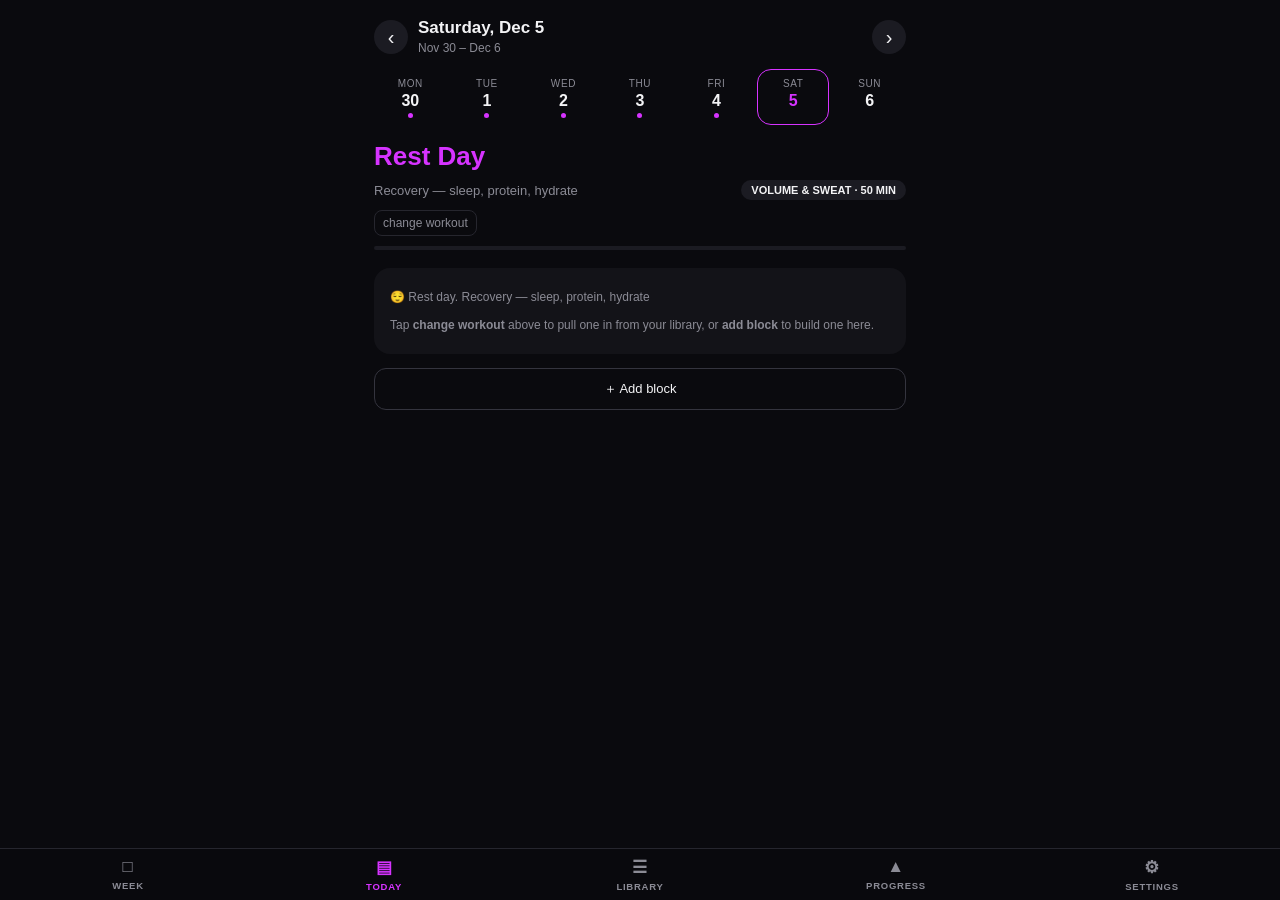
==== workout/index.html @ eac6340c "Automatic restore point so an update can never cost progress Before an app update is allowed to touc" ====
<!DOCTYPE html>
<html lang="en">
<head>
  <meta charset="UTF-8" />
  <meta name="viewport" content="width=device-width, initial-scale=1.0, viewport-fit=cover, user-scalable=no" />
  <title>Lift</title>

  <meta name="theme-color" content="#0a0a0e" />
  <meta name="apple-mobile-web-app-capable" content="yes" />
  <meta name="mobile-web-app-capable" content="yes" />
  <meta name="apple-mobile-web-app-status-bar-style" content="black-translucent" />
  <meta name="apple-mobile-web-app-title" content="Lift" />

  <link rel="manifest" href="manifest.webmanifest" />
  <link rel="apple-touch-icon" href="icons/icon-180.png" />
  <link rel="icon" href="icons/icon-192.png" />
  <link rel="stylesheet" href="style.css?v=7" />
</head>
<body>

<!-- ===== SCHEDULE VIEW (default) ===== -->
<main id="view-schedule" class="view">
  <div class="topbar">
    <button class="icon-btn" onclick="shiftDay(-1)">&#8249;</button>
    <div class="topbar-title">
      <h1 id="dayTitle">Wednesday, May 20</h1>
      <span id="weekRange" class="subtle">May 18 – May 24</span>
    </div>
    <button class="icon-btn" onclick="shiftDay(1)">&#8250;</button>
  </div>

  <div id="dateStrip" class="date-strip"></div>

  <div id="dayHeader" class="day-header"></div>
  <div id="dayProgress" class="day-progress"><div id="dayProgressFill"></div></div>

  <div id="blocks"></div>

  <button id="finishBtn" class="btn-accent wide hidden" style="margin-bottom:10px" onclick="finishWorkout()">✓ Finish workout</button>
  <button id="addBlockBtn" class="btn-outline wide" onclick="openAddBlock()">＋ Add block</button>
  <div class="bottom-spacer"></div>
</main>

<!-- ===== WEEK VIEW ===== -->
<main id="view-week" class="view hidden">
  <div class="topbar">
    <button class="icon-btn" onclick="shiftWeek(-1)">&#8249;</button>
    <div class="topbar-title">
      <h1>This Week</h1>
      <span id="weekRange2" class="subtle"></span>
    </div>
    <button class="icon-btn" onclick="shiftWeek(1)">&#8250;</button>
  </div>
  <div id="weekProgram"></div>
  <div id="weekCards"></div>
  <div class="bottom-spacer"></div>
</main>

<!-- ===== LIBRARY VIEW ===== -->
<main id="view-library" class="view hidden">
  <div class="topbar"><div class="topbar-title">
    <h1>Library</h1>
    <span class="subtle">Saved workouts and the week templates built from them</span>
  </div></div>

  <div id="libSeg" class="segmented"></div>
  <input id="libSearch" type="text" class="lib-search" placeholder="Search…" oninput="renderLibrary()" />
  <div id="libBody"></div>
  <div class="bottom-spacer"></div>
</main>

<!-- ===== PROGRESS VIEW ===== -->
<main id="view-progress" class="view hidden">
  <div class="topbar"><div class="topbar-title"><h1>Progress</h1><span class="subtle">Lift heavier. Get leaner.</span></div></div>

  <div class="stat-row" id="statRow"></div>

  <section class="card">
    <div class="card-head">
      <h2>Strength over time</h2>
      <select id="chartExercise" onchange="renderProgress()"></select>
    </div>
    <canvas id="chart" width="640" height="300"></canvas>
    <div id="chartEmpty" class="empty hidden">Complete a few workouts and your top-set weight will chart here.</div>
  </section>

  <section class="card">
    <div class="card-head"><h2>Weekly volume <span class="subtle" id="volUnitLabel">(lbs lifted)</span></h2></div>
    <canvas id="volChart" width="640" height="220"></canvas>
  </section>

  <section class="card">
    <div class="card-head"><h2>Handstand holds</h2></div>
    <canvas id="hsChart" width="640" height="200"></canvas>
    <div id="hsEmpty" class="empty hidden">Log wall handstand holds and your best times will show here.</div>
  </section>
  <div class="bottom-spacer"></div>
</main>

<!-- ===== SETTINGS VIEW ===== -->
<main id="view-settings" class="view hidden">
  <div class="topbar"><div class="topbar-title"><h1>Settings</h1></div></div>

  <section class="card">
    <div class="setting-row">
      <div><strong>Default units</strong><div class="subtle">Tap the lbs/kg label on any exercise to override just that one</div></div>
      <select id="setUnits" class="unit-select" onchange="saveSettings()">
        <option value="lbs">lbs</option>
        <option value="kg">kg</option>
      </select>
    </div>
    <div class="setting-row">
      <div><strong>Rest timer</strong><div class="subtle">Countdown after you check a set</div></div>
      <label class="switch"><input type="checkbox" id="setRestTimer" onchange="saveSettings()" /><span></span></label>
    </div>
    <div class="setting-row">
      <div><strong>Auto-progress weights</strong><div class="subtle">Suggest heavier weights when you hit all your reps</div></div>
      <label class="switch"><input type="checkbox" id="setAutoProgress" onchange="saveSettings()" /><span></span></label>
    </div>
  </section>

  <section class="card">
    <div class="card-head"><h2>Your data</h2></div>
    <p class="subtle">Workouts are saved on this device. Export a backup if you switch phones.</p>
    <div class="btn-row">
      <button class="btn-outline" onclick="exportData()">Export backup</button>
      <button class="btn-outline" onclick="document.getElementById('importFile').click()">Import backup</button>
      <input type="file" id="importFile" accept=".json" class="hidden" onchange="importData(event)" />
    </div>
  </section>

  <section class="card">
    <div class="card-head"><h2>Restore point</h2></div>
    <p class="subtle" id="restoreInfo"></p>
    <p class="subtle">A copy of everything is set aside automatically before each app update, so a new version can never cost you progress.</p>
    <div class="btn-row">
      <button class="btn-outline" onclick="saveRestorePoint()">Save one now</button>
      <button class="btn-outline" onclick="restoreSnapshot()">Restore</button>
      <button class="btn-outline hidden" id="undoRestoreBtn" onclick="undoRestore()">Undo restore</button>
    </div>
  </section>

  <section class="card">
    <div class="card-head"><h2>Program</h2></div>
    <p class="subtle">Reset rebuilds the library: the default Week A / Week B plan plus the shipped workouts (back safe, glutes &amp; legs, 30 minute, cardio). Anything you made yourself is lost. Your logged history is kept.</p>
    <div class="btn-row">
      <button class="btn-outline danger" onclick="resetProgram()">Reset program to default</button>
    </div>
  </section>

  <section class="card">
    <div class="card-head"><h2>About</h2></div>
    <p class="subtle">Built for: leg growth · lean &amp; toned · strong lats &amp; back · tight waist · full-body barbell compounds (squat, deadlift, clean &amp; jerk) with a touch of handstand skill. No arm isolation.<br><br>The library also carries a back-safe week (nothing loading or bending the spine), glute and leg days, 30 minute versions, and cardio. Assign any of them to a week from the Week tab.</p>
  </section>
  <div class="bottom-spacer"></div>
</main>

<!-- ===== TAB BAR ===== -->
<nav class="tabbar">
  <button id="tab-week"     onclick="showTab('week')"><span class="tab-ico">&#9633;</span>WEEK</button>
  <button id="tab-schedule" class="active" onclick="showTab('schedule')"><span class="tab-ico">&#9636;</span>TODAY</button>
  <button id="tab-library"  onclick="showTab('library')"><span class="tab-ico">&#9776;</span>LIBRARY</button>
  <button id="tab-progress" onclick="showTab('progress')"><span class="tab-ico">&#9650;</span>PROGRESS</button>
  <button id="tab-settings" onclick="showTab('settings')"><span class="tab-ico">&#9881;</span>SETTINGS</button>
</nav>

<!-- ===== REST TIMER BANNER ===== -->
<div id="restBanner" class="rest-banner hidden">
  <span>REST</span>
  <strong id="restTime">0:60</strong>
  <button onclick="stopRest()">skip</button>
</div>

<!-- ===== SWAP SHEET ===== -->
<div id="swapSheet" class="sheet-overlay hidden" onclick="if(event.target===this)closeSheets()">
  <div class="sheet">
    <div class="sheet-handle"></div>
    <h2 id="swapTitle">Swap exercise</h2>
    <div class="swap-scope" id="swapScopeRow">
      <label><input type="radio" name="swapScope" value="today" checked /> Just today</label>
      <label><input type="radio" name="swapScope" value="always" /> <span id="swapAlwaysLabel">Save to the workout</span></label>
    </div>
    <input id="swapSearch" type="text" placeholder="Search all exercises…" oninput="renderSwapList()" />

    <details id="swapCreate">
      <summary>＋ Create a new exercise to swap in</summary>
      <label>Name</label>
      <input id="swapNewName" type="text" placeholder="e.g. Landmine Squat" />
      <div class="grid-2">
        <div>
          <label>Main muscle</label>
          <select id="swapNewMuscle">
            <option value="quads">Quads</option><option value="glutes">Glutes</option>
            <option value="hamstrings">Hamstrings</option><option value="calves">Calves</option>
            <option value="lats">Lats</option><option value="back">Back</option>
            <option value="shoulders">Shoulders</option><option value="core">Core</option>
            <option value="obliques">Obliques</option><option value="cardio">Cardio</option>
          </select>
        </div>
        <div>
          <label>Type</label>
          <select id="swapNewLoad">
            <option value="weight">Weighted (lbs)</option>
            <option value="bw">Bodyweight</option>
            <option value="time">Timed (seconds)</option>
          </select>
        </div>
      </div>
      <button class="btn-accent wide" onclick="confirmCreateAndSwap()">Create &amp; swap to it</button>
    </details>

    <div id="swapList" class="swap-list"></div>
  </div>
</div>

<!-- ===== ADD EXERCISE SHEET ===== -->
<div id="addSheet" class="sheet-overlay hidden" onclick="if(event.target===this)closeSheets()">
  <div class="sheet">
    <div class="sheet-handle"></div>
    <h2>Add exercise</h2>

    <label>From the library</label>
    <select id="addPick"></select>

    <details id="customDetails">
      <summary>…or create a new exercise</summary>
      <label>Name</label>
      <input id="newExName" type="text" placeholder="e.g. Zercher Squat" />
      <div class="grid-2">
        <div>
          <label>Main muscle</label>
          <select id="newExMuscle">
            <option value="quads">Quads</option><option value="glutes">Glutes</option>
            <option value="hamstrings">Hamstrings</option><option value="calves">Calves</option>
            <option value="lats">Lats</option><option value="back">Back</option>
            <option value="shoulders">Shoulders</option><option value="core">Core</option>
            <option value="obliques">Obliques</option><option value="cardio">Cardio</option>
          </select>
        </div>
        <div>
          <label>Type</label>
          <select id="newExLoad">
            <option value="weight">Weighted (lbs)</option>
            <option value="bw">Bodyweight</option>
            <option value="time">Timed (seconds)</option>
          </select>
        </div>
      </div>
    </details>

    <div class="grid-3">
      <div><label>Sets</label><input id="addSets" type="number" value="3" min="1" max="10" /></div>
      <div><label>Reps</label><input id="addReps" type="number" value="10" min="1" max="500" /></div>
      <div><label>Weight</label><input id="addWeight" type="number" value="0" min="0" step="2.5" /></div>
    </div>

    <button class="btn-accent wide" onclick="confirmAddExercise()">Add to workout</button>
  </div>
</div>

<!-- ===== MOVE WORKOUT SHEET ===== -->
<div id="moveSheet" class="sheet-overlay hidden" onclick="if(event.target===this)closeSheets()">
  <div class="sheet">
    <div class="sheet-handle"></div>
    <h2 id="moveTitle">Move workout</h2>
    <p class="subtle">Pick a day — the two workouts trade places.</p>
    <p class="subtle" id="moveNote"></p>
    <div id="moveList" class="swap-list"></div>
  </div>
</div>

<!-- ===== ADD BLOCK SHEET ===== -->
<div id="blockSheet" class="sheet-overlay hidden" onclick="if(event.target===this)closeSheets()">
  <div class="sheet">
    <div class="sheet-handle"></div>
    <h2>Add block</h2>
    <label>Name</label>
    <input id="newBlockName" type="text" placeholder="e.g. Glute Burnout" />
    <div class="grid-3">
      <div><label>Type</label>
        <select id="newBlockType"><option value="superset">Superset</option><option value="circuit">Circuit</option></select>
      </div>
      <div><label>Rounds</label><input id="newBlockRounds" type="number" value="3" min="1" max="10" /></div>
      <div><label>Rest (s)</label><input id="newBlockRest" type="number" value="60" min="0" max="300" step="15" /></div>
    </div>
    <button class="btn-accent wide" onclick="confirmAddBlock()">Add block</button>
  </div>
</div>

<!-- ===== EDIT SCOPE SHEET ===== -->
<div id="scopeSheet" class="sheet-overlay hidden" onclick="if(event.target===this)resolveScope(null)">
  <div class="sheet">
    <div class="sheet-handle"></div>
    <h2 id="scopeTitle">Where should this go?</h2>
    <div id="scopeBody"></div>
    <button id="scopeDayBtn" class="btn-accent wide" onclick="resolveScope('day')">Just this day</button>
    <button id="scopeLibBtn" class="btn-outline wide" style="margin-top:10px" onclick="resolveScope('library')">Update the saved workout</button>
    <button class="link-btn wide" style="margin-top:8px" onclick="resolveScope(null)">Cancel</button>
  </div>
</div>

<!-- ===== PICK WORKOUT SHEET ===== -->
<div id="pickSheet" class="sheet-overlay hidden" onclick="if(event.target===this)choosePick(undefined)">
  <div class="sheet">
    <div class="sheet-handle"></div>
    <h2 id="pickTitle">Choose a workout</h2>
    <input id="pickSearch" type="text" placeholder="Search your workouts…" oninput="renderPickList()" />
    <div id="pickList" class="swap-list"></div>
  </div>
</div>

<!-- ===== ADD A WORKOUT TO A WEEK (from Library) ===== -->
<div id="addWeekSheet" class="sheet-overlay hidden" onclick="if(event.target===this)closeSheets()">
  <div class="sheet">
    <div class="sheet-handle"></div>
    <h2 id="addWeekTitle">Add to a week</h2>
    <p class="subtle" id="addWeekNote"></p>
    <div id="addWeekList" class="swap-list"></div>
  </div>
</div>

<!-- ===== WEEK TEMPLATE PICKER ===== -->
<div id="weekPickSheet" class="sheet-overlay hidden" onclick="if(event.target===this)closeSheets()">
  <div class="sheet">
    <div class="sheet-handle"></div>
    <h2 id="weekPickTitle">Program for this week</h2>
    <p class="subtle">Pick the template this calendar week should run. It only affects this week.</p>
    <div id="weekPickList" class="swap-list"></div>
  </div>
</div>

<!-- ===== WEEK TEMPLATE EDITOR ===== -->
<div id="weekEditSheet" class="sheet-overlay hidden" onclick="if(event.target===this)closeWeekEditor()">
  <div class="sheet">
    <div class="sheet-handle"></div>
    <h2>Week template</h2>
    <label>Name</label>
    <input id="weekEditName" type="text" placeholder="e.g. Glute focus · 45 min" onchange="weekEditMeta()" />
    <label>Focus / notes</label>
    <input id="weekEditFocus" type="text" placeholder="e.g. Low time, glute emphasis" onchange="weekEditMeta()" />
    <label>Days — tap one to choose its workout</label>
    <div id="weekEditDays" class="swap-list"></div>
    <button class="btn-accent wide" onclick="closeWeekEditor()">Done</button>
    <button class="btn-outline danger wide" style="margin-top:10px" onclick="deleteWeekTemplate()">Delete this template</button>
  </div>
</div>

<!-- ===== SAVE THIS DAY TO LIBRARY ===== -->
<div id="saveDaySheet" class="sheet-overlay hidden" onclick="if(event.target===this)closeSheets()">
  <div class="sheet">
    <div class="sheet-handle"></div>
    <h2>Save to library</h2>
    <p class="subtle">Keep today's version so you can drop it into any day later.</p>
    <label>Name</label>
    <input id="saveDayName" type="text" placeholder="e.g. Heavy Legs (short)" />
    <button class="btn-accent wide" onclick="saveDayAsNew()">Save as a new workout</button>
    <button id="saveDayOver" class="btn-outline wide" style="margin-top:10px" onclick="saveDayOverwrite()">Update the original</button>
  </div>
</div>

<!-- ===== EXERCISE PICKER (editor) ===== -->
<div id="exPickSheet" class="sheet-overlay hidden" onclick="if(event.target===this)closeExPicker()">
  <div class="sheet">
    <div class="sheet-handle"></div>
    <h2 id="exPickTitle">Pick an exercise</h2>
    <input id="exPickSearch" type="text" placeholder="Search all exercises…" oninput="renderExPickList()" />
    <details>
      <summary>＋ Create a new exercise</summary>
      <label>Name</label>
      <input id="exPickNew" type="text" placeholder="e.g. Landmine Squat" />
      <div class="grid-2">
        <div>
          <label>Main muscle</label>
          <select id="exPickMuscle">
            <option value="quads">Quads</option><option value="glutes">Glutes</option>
            <option value="hamstrings">Hamstrings</option><option value="calves">Calves</option>
            <option value="lats">Lats</option><option value="back">Back</option>
            <option value="shoulders">Shoulders</option><option value="core">Core</option>
            <option value="obliques">Obliques</option><option value="cardio">Cardio</option>
          </select>
        </div>
        <div>
          <label>Type</label>
          <select id="exPickLoad">
            <option value="weight">Weighted</option>
            <option value="bw">Bodyweight</option>
            <option value="time">Timed (seconds)</option>
          </select>
        </div>
      </div>
      <button class="btn-accent wide" onclick="createExFromPicker()">Create &amp; use it</button>
    </details>
    <div id="exPickList" class="swap-list"></div>
  </div>
</div>

<!-- ===== WORKOUT EDITOR ===== -->
<div id="editorView" class="editor hidden">
  <div class="editor-bar">
    <button class="link-btn" onclick="closeEditor(false)">Cancel</button>
    <strong>Edit workout</strong>
    <button class="link-btn accent" onclick="closeEditor(true)">Save</button>
  </div>
  <div class="editor-body">
    <label>Name</label>
    <input id="edName" type="text" onchange="edSyncMeta()" />
    <div class="grid-2">
      <div><label>Focus</label><input id="edFocus" type="text" placeholder="e.g. Glutes · Hamstrings" onchange="edSyncMeta()" /></div>
      <div><label>Minutes</label><input id="edMinutes" type="number" min="0" max="180" step="5" onchange="edSyncMeta()" /></div>
    </div>

    <div id="edBlocks"></div>

    <div class="btn-row">
      <button class="btn-outline" onclick="edAddBlock('warmup')">＋ Warm-up</button>
      <button class="btn-outline" onclick="edAddBlock('superset')">＋ Superset</button>
      <button class="btn-outline" onclick="edAddBlock('circuit')">＋ Circuit</button>
    </div>
    <button class="btn-accent wide" style="margin-top:16px" onclick="closeEditor(true)">Save workout</button>
    <div class="bottom-spacer"></div>
  </div>
</div>

<script src="js/data.js?v=4"></script>
<script src="js/packs.js?v=2"></script>
<script src="js/progression.js?v=3"></script>
<script src="js/library.js?v=3"></script>
<script src="js/app.js?v=11"></script>
<script>
  if ('serviceWorker' in navigator) navigator.serviceWorker.register('sw.js');
</script>
</body>
</html>
---- workout/style.css ----
/* ============================================================
   Workout Tracker — dark theme styled after the reference app
   ============================================================ */

:root {
  --bg: #0a0a0e;
  --panel: #131318;
  --panel-2: #1b1b22;
  --input: #26262e;
  --border: #26262e;
  --text: #f3f3f5;
  --muted: #8b8b95;
  --accent: #d633ff;
  --accent-soft: rgba(214, 51, 255, 0.14);
  --green: #22c55e;
  --yellow: #eab308;
  --radius: 16px;
}

* { box-sizing: border-box; margin: 0; padding: 0; -webkit-tap-highlight-color: transparent; }

html, body {
  background: var(--bg);
  color: var(--text);
  font-family: -apple-system, BlinkMacSystemFont, 'Segoe UI', Roboto, sans-serif;
  font-size: 15px;
  height: 100%;
}

.hidden { display: none !important; }

/* a long unbroken name must wrap, never widen the page */
.lib-body strong, .lib-body .subtle, .lib-meta,
.wc-body strong, .wc-body .subtle,
.day-header h2, .day-header .focus,
.block-head h3, .ex-head h4, .wd-name, .wd-ex span,
.swap-item strong, .wp-body strong {
  overflow-wrap: anywhere;
  min-width: 0;
}
html, body { overflow-x: hidden; }
.subtle { color: var(--muted); font-size: 12px; font-weight: 400; }

.view {
  max-width: 560px;
  margin: 0 auto;
  padding: calc(env(safe-area-inset-top, 0px) + 10px) 14px 90px;
}
.bottom-spacer { height: 30px; }

/* ── Top bar ─────────────────────────────────────────────── */
.topbar {
  display: flex; align-items: center; gap: 10px;
  padding: 8px 0 14px;
}
.topbar-title { flex: 1; }
.topbar h1 { font-size: 17px; font-weight: 700; }
.icon-btn {
  width: 34px; height: 34px; border-radius: 50%;
  background: var(--panel-2); color: var(--text);
  border: none; font-size: 20px; line-height: 1; cursor: pointer;
}

/* ── Date strip ──────────────────────────────────────────── */
.date-strip {
  display: grid; grid-template-columns: repeat(7, 1fr); gap: 4px;
  margin-bottom: 16px;
}
.date-cell {
  text-align: center; padding: 8px 0 6px; border-radius: 14px;
  border: 1.5px solid transparent; cursor: pointer;
}
.date-cell .dow { display: block; font-size: 10px; color: var(--muted); letter-spacing: 0.06em; }
.date-cell .dnum { display: block; font-size: 16px; font-weight: 700; margin: 3px 0; }
.date-cell .dot { display: block; width: 5px; height: 5px; border-radius: 50%; margin: 0 auto; background: var(--accent); }
.date-cell .dot.none { background: transparent; }
.date-cell .dot.done { background: var(--green); }
.date-cell.selected { border-color: var(--accent); }
.date-cell.today .dnum { color: var(--accent); }

/* ── Day header ──────────────────────────────────────────── */
.day-header { display: flex; align-items: center; gap: 8px; flex-wrap: wrap; margin-bottom: 8px; }
.day-header h2 { font-size: 26px; font-weight: 800; color: var(--accent); width: 100%; }
.day-header .focus { color: var(--muted); font-size: 13px; flex: 1; }
.pill {
  font-size: 11px; font-weight: 700; padding: 4px 10px; border-radius: 999px;
  background: var(--panel-2); color: var(--text);
}
.pill.done { background: rgba(34, 197, 94, 0.15); color: var(--green); border: 1px solid rgba(34,197,94,0.4); }
.pill.time { background: var(--accent-soft); color: var(--accent); }

.day-progress {
  height: 4px; background: var(--panel-2); border-radius: 2px;
  overflow: hidden; margin: 10px 0 18px;
}
#dayProgressFill { height: 100%; width: 0; background: var(--accent); border-radius: 2px; transition: width 0.3s; }

/* ── Blocks ──────────────────────────────────────────────── */
.block {
  background: var(--panel);
  border-radius: var(--radius);
  border-left: 3px solid var(--accent);
  margin-bottom: 14px;
  padding: 14px 14px 10px;
}
.block.skipped { opacity: 0.45; border-left-color: var(--muted); }
.block-head { display: flex; align-items: center; gap: 8px; }
.block-chip {
  font-size: 9.5px; font-weight: 800; letter-spacing: 0.08em;
  padding: 3px 8px; border-radius: 6px;
  background: var(--accent-soft); color: var(--accent);
}
.block-chip.warmup { background: rgba(234, 179, 8, 0.12); color: var(--yellow); }
.block-chip.circuit { background: rgba(255, 255, 255, 0.08); color: var(--text); }
.block-head h3 { flex: 1; font-size: 14.5px; font-weight: 700; }
.block-meta { color: var(--muted); font-size: 12px; }
.link-btn { background: none; border: none; color: var(--muted); font-size: 12px; cursor: pointer; padding: 4px; }
.link-btn:active { color: var(--text); }
.block-note { color: var(--muted); font-size: 12px; margin: 6px 0 2px; }

/* warm-up steps */
.wu-step {
  display: flex; align-items: center; gap: 10px;
  padding: 9px 2px; border-bottom: 1px solid var(--border);
  cursor: pointer;
}
.wu-step:last-child { border-bottom: none; }
.wu-step .n {
  width: 20px; height: 20px; border-radius: 50%; flex: none;
  background: var(--panel-2); color: var(--muted);
  font-size: 11px; display: flex; align-items: center; justify-content: center;
}
.wu-step.done .n { background: rgba(34,197,94,0.15); color: var(--green); }
.wu-step .t { flex: 1; font-size: 13.5px; }
.wu-step.done .t { color: var(--muted); text-decoration: line-through; }
.wu-step .amt { color: var(--yellow); font-size: 12.5px; font-weight: 600; }

/* exercise card */
.exercise { padding: 12px 0 4px; border-top: 1px solid var(--border); margin-top: 10px; }
.ex-head { display: flex; align-items: center; gap: 8px; }
.ex-head h4 { font-size: 15.5px; font-weight: 700; }
.ex-count { color: var(--muted); font-size: 11px; }
.ex-head .spacer { flex: 1; }
.ex-rx { color: var(--muted); font-size: 12px; margin-top: 3px; }
.ex-rx .rpe { color: var(--accent); font-weight: 600; }
.ex-note { color: var(--accent); font-size: 11.5px; margin-top: 3px; }
.chev { background: none; border: none; color: var(--muted); font-size: 13px; cursor: pointer; padding: 4px 6px; transition: transform 0.2s; }
.chev.open { transform: rotate(180deg); }

/* set rows */
.set-row {
  display: flex; align-items: center; gap: 10px;
  background: var(--panel-2); border-radius: 12px;
  padding: 10px 12px; margin-top: 8px;
}
.set-check {
  width: 26px; height: 26px; flex: none; border-radius: 8px;
  border: 2px solid #3a3a44; background: transparent;
  cursor: pointer; position: relative;
}
.set-check.done { background: var(--green); border-color: var(--green); }
.set-check.done::after {
  content: '✓'; color: #04220f; font-weight: 900; font-size: 15px;
  position: absolute; inset: 0; display: flex; align-items: center; justify-content: center;
}
.set-label { flex: 1; font-size: 12.5px; color: var(--text); }
.set-label .rpe { color: var(--accent); font-weight: 600; font-size: 11.5px; }
.set-field { display: flex; align-items: center; gap: 4px; background: var(--input); border-radius: 9px; padding: 6px 8px; }
.set-field input {
  width: 44px; background: none; border: none; color: var(--text);
  font-size: 14.5px; font-weight: 700; text-align: right; outline: none;
}
.set-field .unit { color: var(--muted); font-size: 10.5px; }
.set-field input:disabled { color: var(--muted); }

.add-ex-btn {
  width: 100%; margin-top: 10px; padding: 9px;
  background: none; border: 1px dashed #34343e; border-radius: 10px;
  color: var(--muted); font-size: 12.5px; cursor: pointer;
}
.add-ex-btn:active { color: var(--accent); border-color: var(--accent); }

/* ── Buttons ─────────────────────────────────────────────── */
.btn-accent {
  background: var(--accent); color: #1a0322; font-weight: 800;
  border: none; border-radius: 12px; padding: 13px 18px;
  font-size: 14px; cursor: pointer;
}
.btn-outline {
  background: none; border: 1px solid #34343e; border-radius: 12px;
  color: var(--text); padding: 11px 16px; font-size: 13px; cursor: pointer;
}
.btn-outline.danger { color: #f87171; border-color: rgba(248, 113, 113, 0.35); }
.wide { width: 100%; }
.btn-row { display: flex; gap: 10px; flex-wrap: wrap; margin-top: 10px; }

/* ── Week view ───────────────────────────────────────────── */
.week-card {
  display: flex; align-items: center; gap: 12px;
  background: var(--panel); border-radius: var(--radius);
  padding: 14px; margin-bottom: 10px; cursor: pointer;
  border-left: 3px solid transparent;
}
.week-card.train { border-left-color: var(--accent); }
.week-card .wc-date { width: 44px; text-align: center; flex: none; }
.week-card .wc-date .dow { font-size: 10px; color: var(--muted); display: block; }
.week-card .wc-date .dnum { font-size: 19px; font-weight: 800; }
.week-card .wc-body { flex: 1; }
.week-card .wc-body strong { font-size: 14.5px; display: block; }
.week-card.today .wc-date .dnum { color: var(--accent); }

/* ── Progress view ───────────────────────────────────────── */
.week-card { flex-direction: column; align-items: stretch; gap: 0; padding: 0; overflow: hidden; }
.wc-main { display: flex; align-items: center; gap: 12px; padding: 13px 14px 10px; cursor: pointer; }
.wc-actions {
  display: flex; align-items: center; gap: 2px;
  padding: 0 10px 9px 14px;
}
.wc-actions .spacer { flex: 1; }
.wc-actions .link-btn { padding: 5px 9px; border: 1px solid var(--border); border-radius: 8px; }

/* what's inside a day, from the week view */
.week-detail {
  border-top: 1px solid var(--border);
  background: var(--panel-2);
  padding: 10px 14px 12px;
}
.wd-block { display: flex; align-items: center; gap: 8px; margin: 9px 0 5px; }
.wd-block:first-child { margin-top: 2px; }
.wd-kind {
  font-size: 8.5px; font-weight: 800; letter-spacing: 0.07em; flex: none;
  padding: 3px 6px; border-radius: 5px;
  background: var(--accent-soft); color: var(--accent);
}
.wd-kind.warmup { background: rgba(234,179,8,0.12); color: var(--yellow); }
.wd-kind.circuit { background: rgba(255,255,255,0.08); color: var(--text); }
.wd-name { flex: 1; font-size: 12.5px; font-weight: 600; }
.wd-meta { font-size: 11px; color: var(--muted); }
.wd-ex {
  display: flex; align-items: center; justify-content: space-between; gap: 10px;
  padding: 4px 0 4px 6px; font-size: 12.5px;
}
.wd-ex .wd-rx { color: var(--muted); font-size: 11.5px; font-variant-numeric: tabular-nums; }

/* rounds stepper on a block in the day view */
.rounds-ctl { display: flex; align-items: center; gap: 8px; margin: 8px 0 2px; }
.rounds-ctl button {
  width: 30px; height: 30px; flex: none; border-radius: 9px;
  background: var(--panel-2); border: 1px solid #34343e; color: var(--text);
  font-size: 17px; line-height: 1; cursor: pointer;
}
.rounds-ctl button:disabled { opacity: 0.35; }
.rounds-ctl > span { font-size: 12.5px; color: var(--muted); }
.rounds-ctl .spacer { flex: 1; }

.lib-actions { display: flex; align-items: center; gap: 2px; margin-top: 8px; }
.lib-actions .spacer { flex: 1; }
.lib-actions .link-btn { padding: 5px 8px; border: 1px solid var(--border); border-radius: 8px; }

.stat-row { display: grid; grid-template-columns: repeat(3, 1fr); gap: 10px; margin-bottom: 14px; }
.stat {
  background: var(--panel); border-radius: var(--radius); padding: 14px 12px; text-align: center;
}
.stat strong { font-size: 21px; display: block; color: var(--accent); }
.stat span { font-size: 10.5px; color: var(--muted); letter-spacing: 0.04em; }

.card {
  background: var(--panel); border-radius: var(--radius);
  padding: 16px 14px; margin-bottom: 14px;
}
.card-head { display: flex; align-items: center; justify-content: space-between; gap: 10px; margin-bottom: 12px; }
.card-head h2 { font-size: 15px; font-weight: 700; }
canvas { width: 100%; height: auto; }
.empty { color: var(--muted); font-size: 12.5px; padding: 18px 4px; text-align: center; }

/* ── Settings ────────────────────────────────────────────── */
.setting-row {
  display: flex; align-items: center; justify-content: space-between; gap: 12px;
  padding: 10px 0; border-bottom: 1px solid var(--border);
}
.setting-row:last-child { border-bottom: none; }
.setting-row strong { font-size: 14px; }

.switch { position: relative; width: 46px; height: 27px; flex: none; }
.switch input { opacity: 0; width: 0; height: 0; }
.switch span {
  position: absolute; inset: 0; background: var(--input); border-radius: 999px;
  transition: 0.2s; cursor: pointer;
}
.switch span::before {
  content: ''; position: absolute; width: 21px; height: 21px; border-radius: 50%;
  background: #fff; top: 3px; left: 3px; transition: 0.2s;
}
.switch input:checked + span { background: var(--accent); }
.switch input:checked + span::before { transform: translateX(19px); }

/* ── Tab bar ─────────────────────────────────────────────── */
.tabbar {
  position: fixed; bottom: 0; left: 0; right: 0;
  display: flex; justify-content: space-around;
  background: rgba(10, 10, 14, 0.96);
  backdrop-filter: blur(12px);
  border-top: 1px solid var(--border);
  padding: 8px 0 calc(env(safe-area-inset-bottom, 0px) + 8px);
  z-index: 50;
}
.tabbar button {
  background: none; border: none; color: var(--muted);
  font-size: 9.5px; font-weight: 700; letter-spacing: 0.08em;
  display: flex; flex-direction: column; align-items: center; gap: 3px;
  cursor: pointer; min-width: 54px; flex: 1;
}
.tabbar button.active { color: var(--accent); }
.tab-ico { font-size: 17px; }

/* ── Rest banner ─────────────────────────────────────────── */
.rest-banner {
  position: fixed; left: 14px; right: 14px;
  bottom: calc(env(safe-area-inset-bottom, 0px) + 74px);
  background: var(--accent); color: #1a0322;
  border-radius: 14px; padding: 12px 18px;
  display: flex; align-items: center; gap: 14px;
  font-weight: 800; z-index: 60;
  box-shadow: 0 8px 30px rgba(214, 51, 255, 0.35);
}
.rest-banner strong { flex: 1; font-size: 22px; text-align: center; font-variant-numeric: tabular-nums; }
.rest-banner button { background: rgba(0,0,0,0.18); border: none; border-radius: 8px; padding: 6px 12px; color: #1a0322; font-weight: 800; cursor: pointer; }

/* ── Sheets (modals) ─────────────────────────────────────── */
.sheet-overlay {
  position: fixed; inset: 0; background: rgba(0, 0, 0, 0.6);
  z-index: 100; display: flex; align-items: flex-end; justify-content: center;
}
.sheet {
  background: var(--panel); width: 100%; max-width: 560px;
  border-radius: 22px 22px 0 0; padding: 10px 18px calc(env(safe-area-inset-bottom, 0px) + 22px);
  max-height: 82vh; overflow-y: auto;
}
.sheet-handle { width: 38px; height: 4px; border-radius: 2px; background: #3a3a44; margin: 6px auto 14px; }
.sheet h2 { font-size: 17px; margin-bottom: 4px; }
.sheet label { display: block; color: var(--muted); font-size: 11.5px; font-weight: 600; letter-spacing: 0.04em; margin: 14px 0 5px; }
.sheet input[type="text"], .sheet input[type="number"], .sheet select {
  width: 100%; background: var(--input); border: 1px solid #34343e;
  border-radius: 10px; color: var(--text); padding: 11px 12px; font-size: 14px; outline: none;
}
.sheet input:focus, .sheet select:focus { border-color: var(--accent); }
.sheet details summary { color: var(--accent); font-size: 13px; cursor: pointer; margin-top: 14px; }
.grid-2 { display: grid; grid-template-columns: 1fr 1fr; gap: 10px; }
.grid-3 { display: grid; grid-template-columns: 1fr 1fr 1fr; gap: 10px; }
.sheet .btn-accent { margin-top: 18px; }

.swap-list { margin-top: 10px; }
#swapSearch { margin-top: 12px; }
.swap-section {
  color: var(--muted); font-size: 10.5px; font-weight: 800;
  letter-spacing: 0.08em; text-transform: uppercase; margin: 16px 4px 4px;
}
.swap-group { border-bottom: 1px solid var(--border); }
.swap-group summary {
  padding: 10px 8px; color: var(--text); font-size: 13.5px;
  cursor: pointer; text-transform: capitalize; list-style: none;
}
.swap-group summary::before { content: '▸ '; color: var(--muted); font-size: 11px; }
.swap-group[open] summary::before { content: '▾ '; }
.swap-item {
  display: flex; align-items: center; gap: 10px;
  padding: 12px 10px; border-radius: 12px; cursor: pointer;
  border: 1px solid transparent;
}
.swap-item:active, .swap-item:hover { background: var(--panel-2); }
.swap-item strong { flex: 1; font-size: 14px; font-weight: 600; }
.swap-item .tag { font-size: 10.5px; color: var(--muted); background: var(--panel-2); border-radius: 6px; padding: 3px 7px; }
.swap-scope { display: flex; gap: 18px; margin-top: 10px; color: var(--muted); font-size: 13px; }
#swapCreate summary {
  display: block; text-align: center; color: var(--accent);
  font-size: 13px; font-weight: 700; cursor: pointer; list-style: none;
  margin-top: 12px; padding: 11px;
  border: 1.5px dashed rgba(214, 51, 255, 0.45); border-radius: 12px;
}
#swapCreate[open] summary { border-style: solid; }
#swapCreate .btn-accent { margin-top: 14px; }
.swap-scope input { accent-color: var(--accent); margin-right: 5px; }

/* ── Day header actions ──────────────────────────────────── */
.day-actions { width: 100%; display: flex; flex-wrap: wrap; gap: 2px; margin-top: 2px; }
.day-actions .link-btn { padding: 5px 8px; border: 1px solid var(--border); border-radius: 8px; }
.pill.edited { background: rgba(234, 179, 8, 0.14); color: var(--yellow); }
.link-btn.danger { color: #f87171; }
.link-btn.accent { color: var(--accent); font-weight: 700; }
.link-btn.on { color: var(--accent); }

/* ── Week view: program row ──────────────────────────────── */
.wp-row {
  display: flex; align-items: center; gap: 12px;
  background: var(--panel); border-radius: var(--radius);
  padding: 14px; margin-bottom: 14px;
  border-left: 3px solid var(--accent);
}
.wp-body { flex: 1; min-width: 0; }
.wp-label { display: block; font-size: 9.5px; font-weight: 800; letter-spacing: 0.09em; color: var(--muted); }
.wp-body strong { display: block; font-size: 15px; margin: 2px 0; }
.wp-body .subtle { display: block; }
.wp-row .btn-outline { padding: 8px 14px; flex: none; }

/* ── Library ─────────────────────────────────────────────── */
.segmented {
  display: flex; gap: 6px; background: var(--panel-2);
  border-radius: 12px; padding: 4px; margin-bottom: 12px;
}
.segmented button {
  flex: 1; background: none; border: none; color: var(--muted);
  font-size: 11px; font-weight: 800; letter-spacing: 0.06em;
  padding: 9px 6px; border-radius: 9px; cursor: pointer;
}
.segmented button.active { background: var(--accent); color: #1a0322; }
.lib-search {
  width: 100%; background: var(--input); border: 1px solid #34343e;
  border-radius: 10px; color: var(--text); padding: 10px 12px;
  font-size: 13.5px; outline: none; margin-bottom: 12px;
}
.lib-search:focus { border-color: var(--accent); }
.lib-card {
  display: flex; align-items: center; gap: 8px;
  background: var(--panel); border-radius: var(--radius);
  padding: 13px 12px; margin: 10px 0; cursor: pointer;
  border-left: 3px solid var(--accent);
}
.lib-body { flex: 1; min-width: 0; }
.lib-body strong { display: block; font-size: 14.5px; }
.lib-body .subtle { display: block; }
.lib-meta { display: block; font-size: 11px; color: var(--muted); margin-top: 3px; }
.mini-week { display: flex; gap: 4px; margin-top: 7px; }
.mini {
  width: 20px; height: 20px; border-radius: 6px; flex: none;
  background: var(--panel-2); color: var(--muted);
  font-size: 10px; font-weight: 700;
  display: flex; align-items: center; justify-content: center;
}
.mini.on { background: var(--accent-soft); color: var(--accent); }
#view-library .btn-accent.wide { margin-bottom: 4px; }

/* ── Workout editor ──────────────────────────────────────── */
body.editing { overflow: hidden; }
.editor {
  position: fixed; inset: 0; background: var(--bg); z-index: 120;
  display: flex; flex-direction: column;
}
.editor-bar {
  display: flex; align-items: center; justify-content: space-between; gap: 10px;
  padding: calc(env(safe-area-inset-top, 0px) + 12px) 14px 12px;
  border-bottom: 1px solid var(--border);
}
.editor-bar strong { font-size: 15px; }
.editor-body {
  flex: 1; overflow-y: auto;
  padding: 6px 14px calc(env(safe-area-inset-bottom, 0px) + 24px);
  max-width: 560px; width: 100%; margin: 0 auto;
}
.editor-body label {
  display: block; color: var(--muted); font-size: 11.5px; font-weight: 600;
  letter-spacing: 0.04em; margin: 14px 0 5px;
}
.editor-body input, .editor-body select {
  width: 100%; background: var(--input); border: 1px solid #34343e;
  border-radius: 10px; color: var(--text); padding: 10px 11px;
  font-size: 14px; outline: none;
}
.editor-body input:focus, .editor-body select:focus { border-color: var(--accent); }
.ed-block {
  background: var(--panel); border-radius: var(--radius);
  border-left: 3px solid var(--accent);
  padding: 12px; margin-top: 14px;
}
.ed-block-head { display: flex; align-items: center; gap: 6px; }
.ed-type {
  width: auto !important; flex: none; font-size: 10px !important; font-weight: 800;
  letter-spacing: 0.05em; padding: 7px 8px !important; color: var(--accent);
}
.ed-name { flex: 1; min-width: 0; font-weight: 700; }
.ed-row { display: flex; align-items: center; gap: 6px; margin-top: 8px; }
.ed-row label { margin: 0; flex: none; font-size: 10.5px; }
.ed-row .grow { flex: 1; min-width: 0; }
.ed-row .w60 { width: 58px; flex: none; text-align: center; padding: 8px 4px; }
.ed-row .w70 { width: 72px; flex: none; text-align: center; padding: 8px 4px; }
.ed-nums { display: grid; grid-template-columns: repeat(4, 1fr); gap: 6px; margin-top: 9px; }
.ed-nums .np label { margin: 0 0 3px; font-size: 10px; text-align: center; }
.ed-nums .np input { width: 100%; text-align: center; padding: 8px 2px; font-size: 13.5px; }
.ed-note { margin-top: 8px; font-size: 12.5px !important; }
.ed-item {
  background: var(--panel-2); border-radius: 12px;
  padding: 9px 10px; margin-top: 10px;
}
.ed-ex {
  flex: 1; min-width: 0; text-align: left;
  background: var(--input); border: 1px solid #34343e; border-radius: 9px;
  color: var(--text); font-size: 13.5px; font-weight: 600;
  padding: 9px 10px; cursor: pointer;
  overflow: hidden; text-overflow: ellipsis; white-space: nowrap;
}
.editor .btn-row { margin-top: 18px; }
.editor .btn-row .btn-outline { flex: 1; }

/* stacking order: base sheets < editor < pickers opened from them < scope prompt */
#pickSheet, #exPickSheet { z-index: 130; }
#scopeSheet { z-index: 150; }

select { appearance: none; -webkit-appearance: none; }
.unit-select {
  background: var(--input); color: var(--text); border: 1px solid #34343e;
  border-radius: 9px; padding: 8px 14px; font-size: 13.5px; font-weight: 700;
  text-align: center;
}
#chartExercise {
  background: var(--input); color: var(--text); border: 1px solid #34343e;
  border-radius: 9px; padding: 7px 10px; font-size: 12.5px; max-width: 55%;
}
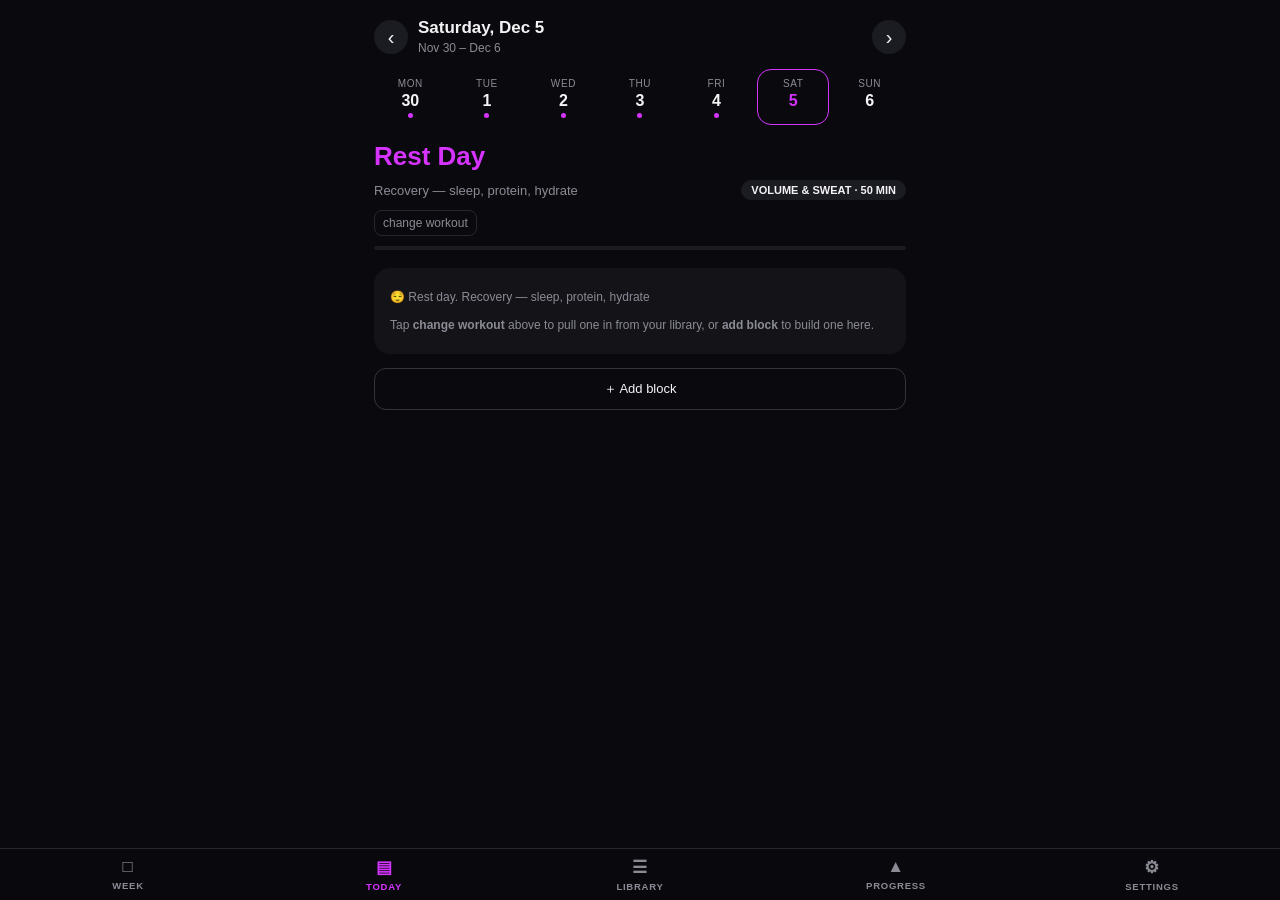
==== commit 74c8255c: "Seed pack: seven full body workouts and two full body weeks The library had one full body session; t" ====
--- a/workout/index.html
+++ b/workout/index.html
@@ -422,7 +422,7 @@
 </div>
 
 <script src="js/data.js?v=4"></script>
-<script src="js/packs.js?v=2"></script>
+<script src="js/packs.js?v=3"></script>
 <script src="js/progression.js?v=3"></script>
 <script src="js/library.js?v=3"></script>
 <script src="js/app.js?v=11"></script>
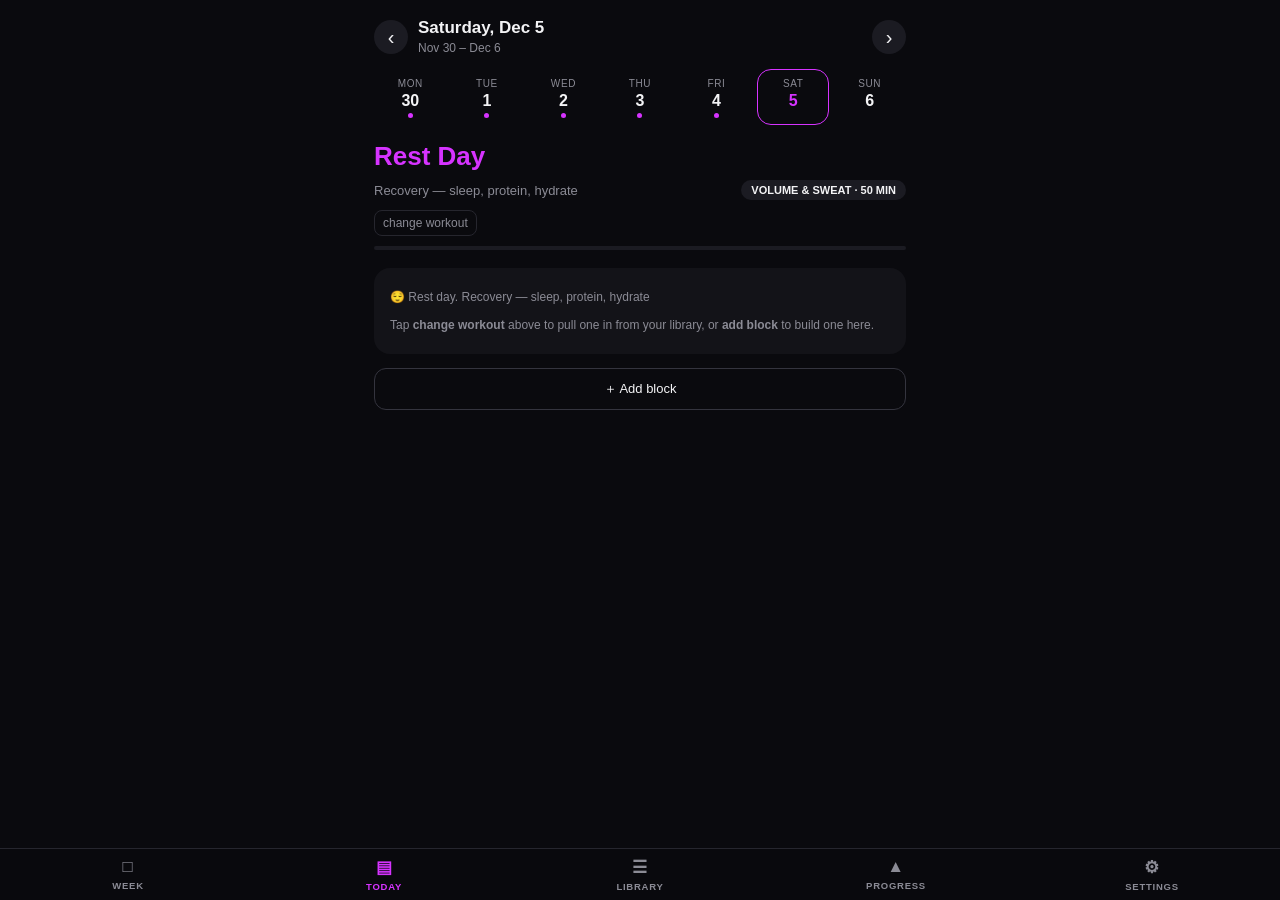
==== commit fff7821e: "Straight-set blocks, plus six more full body workouts Blocks can now be 'straight': one exercise don" ====
--- a/workout/index.html
+++ b/workout/index.html
@@ -14,7 +14,7 @@
   <link rel="manifest" href="manifest.webmanifest" />
   <link rel="apple-touch-icon" href="icons/icon-180.png" />
   <link rel="icon" href="icons/icon-192.png" />
-  <link rel="stylesheet" href="style.css?v=7" />
+  <link rel="stylesheet" href="style.css?v=8" />
 </head>
 <body>
 
@@ -278,7 +278,7 @@
     <input id="newBlockName" type="text" placeholder="e.g. Glute Burnout" />
     <div class="grid-3">
       <div><label>Type</label>
-        <select id="newBlockType"><option value="superset">Superset</option><option value="circuit">Circuit</option></select>
+        <select id="newBlockType"><option value="straight">Straight sets</option><option value="superset">Superset</option><option value="circuit">Circuit</option></select>
       </div>
       <div><label>Rounds</label><input id="newBlockRounds" type="number" value="3" min="1" max="10" /></div>
       <div><label>Rest (s)</label><input id="newBlockRest" type="number" value="60" min="0" max="300" step="15" /></div>
@@ -422,10 +422,10 @@
 </div>
 
 <script src="js/data.js?v=4"></script>
-<script src="js/packs.js?v=3"></script>
+<script src="js/packs.js?v=4"></script>
 <script src="js/progression.js?v=3"></script>
 <script src="js/library.js?v=3"></script>
-<script src="js/app.js?v=11"></script>
+<script src="js/app.js?v=12"></script>
 <script>
   if ('serviceWorker' in navigator) navigator.serviceWorker.register('sw.js');
 </script>
--- a/workout/style.css
+++ b/workout/style.css
@@ -112,6 +112,7 @@
 }
 .block-chip.warmup { background: rgba(234, 179, 8, 0.12); color: var(--yellow); }
 .block-chip.circuit { background: rgba(255, 255, 255, 0.08); color: var(--text); }
+.block-chip.straight { background: rgba(34, 197, 94, 0.12); color: var(--green); }
 .block-head h3 { flex: 1; font-size: 14.5px; font-weight: 700; }
 .block-meta { color: var(--muted); font-size: 12px; }
 .link-btn { background: none; border: none; color: var(--muted); font-size: 12px; cursor: pointer; padding: 4px; }
@@ -234,6 +235,7 @@
 }
 .wd-kind.warmup { background: rgba(234,179,8,0.12); color: var(--yellow); }
 .wd-kind.circuit { background: rgba(255,255,255,0.08); color: var(--text); }
+.wd-kind.straight { background: rgba(34,197,94,0.12); color: var(--green); }
 .wd-name { flex: 1; font-size: 12.5px; font-weight: 600; }
 .wd-meta { font-size: 11px; color: var(--muted); }
 .wd-ex {
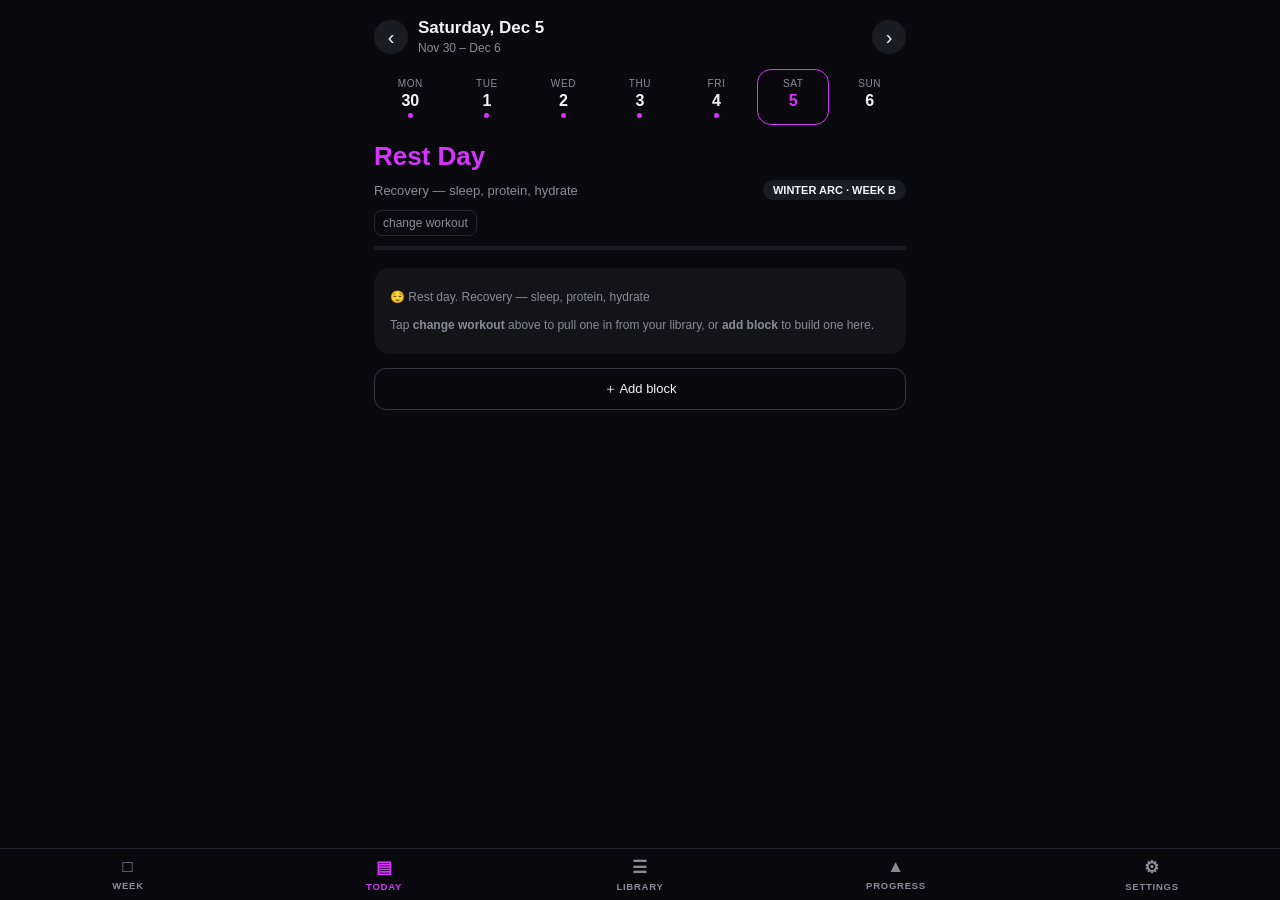
==== commit 41b89976: "Winter Arc split, and cut the library back to it The split, in two versions of the week that alterna" ====
--- a/workout/index.html
+++ b/workout/index.html
@@ -89,11 +89,6 @@
     <canvas id="volChart" width="640" height="220"></canvas>
   </section>
 
-  <section class="card">
-    <div class="card-head"><h2>Handstand holds</h2></div>
-    <canvas id="hsChart" width="640" height="200"></canvas>
-    <div id="hsEmpty" class="empty hidden">Log wall handstand holds and your best times will show here.</div>
-  </section>
   <div class="bottom-spacer"></div>
 </main>
 
@@ -142,7 +137,7 @@
 
   <section class="card">
     <div class="card-head"><h2>Program</h2></div>
-    <p class="subtle">Reset rebuilds the library: the default Week A / Week B plan plus the shipped workouts (back safe, glutes &amp; legs, 30 minute, cardio). Anything you made yourself is lost. Your logged history is kept.</p>
+    <p class="subtle">Reset rebuilds the library as the Winter Arc split — two leg days and three running days, in two alternating versions. Anything you made yourself is lost. Your logged history is kept.</p>
     <div class="btn-row">
       <button class="btn-outline danger" onclick="resetProgram()">Reset program to default</button>
     </div>
@@ -150,7 +145,8 @@
 
   <section class="card">
     <div class="card-head"><h2>About</h2></div>
-    <p class="subtle">Built for: leg growth · lean &amp; toned · strong lats &amp; back · tight waist · full-body barbell compounds (squat, deadlift, clean &amp; jerk) with a touch of handstand skill. No arm isolation.<br><br>The library also carries a back-safe week (nothing loading or bending the spine), glute and leg days, 30 minute versions, and cardio. Assign any of them to a week from the Week tab.</p>
+    <p class="subtle" id="aboutVersion"></p>
+    <p class="subtle">Winter arc: two heavy leg days built on back squat and hip thrust, each supersetted with core, and three bootcamp running days whose floor blocks are arms, back &amp; chest, and core. Two versions of the week alternate automatically.</p>
   </section>
   <div class="bottom-spacer"></div>
 </main>
@@ -421,11 +417,11 @@
   </div>
 </div>
 
-<script src="js/data.js?v=4"></script>
-<script src="js/packs.js?v=4"></script>
-<script src="js/progression.js?v=3"></script>
-<script src="js/library.js?v=3"></script>
-<script src="js/app.js?v=12"></script>
+<script src="js/data.js?v=6"></script>
+<script src="js/packs.js?v=6"></script>
+<script src="js/progression.js?v=4"></script>
+<script src="js/library.js?v=4"></script>
+<script src="js/app.js?v=16"></script>
 <script>
   if ('serviceWorker' in navigator) navigator.serviceWorker.register('sw.js');
 </script>
